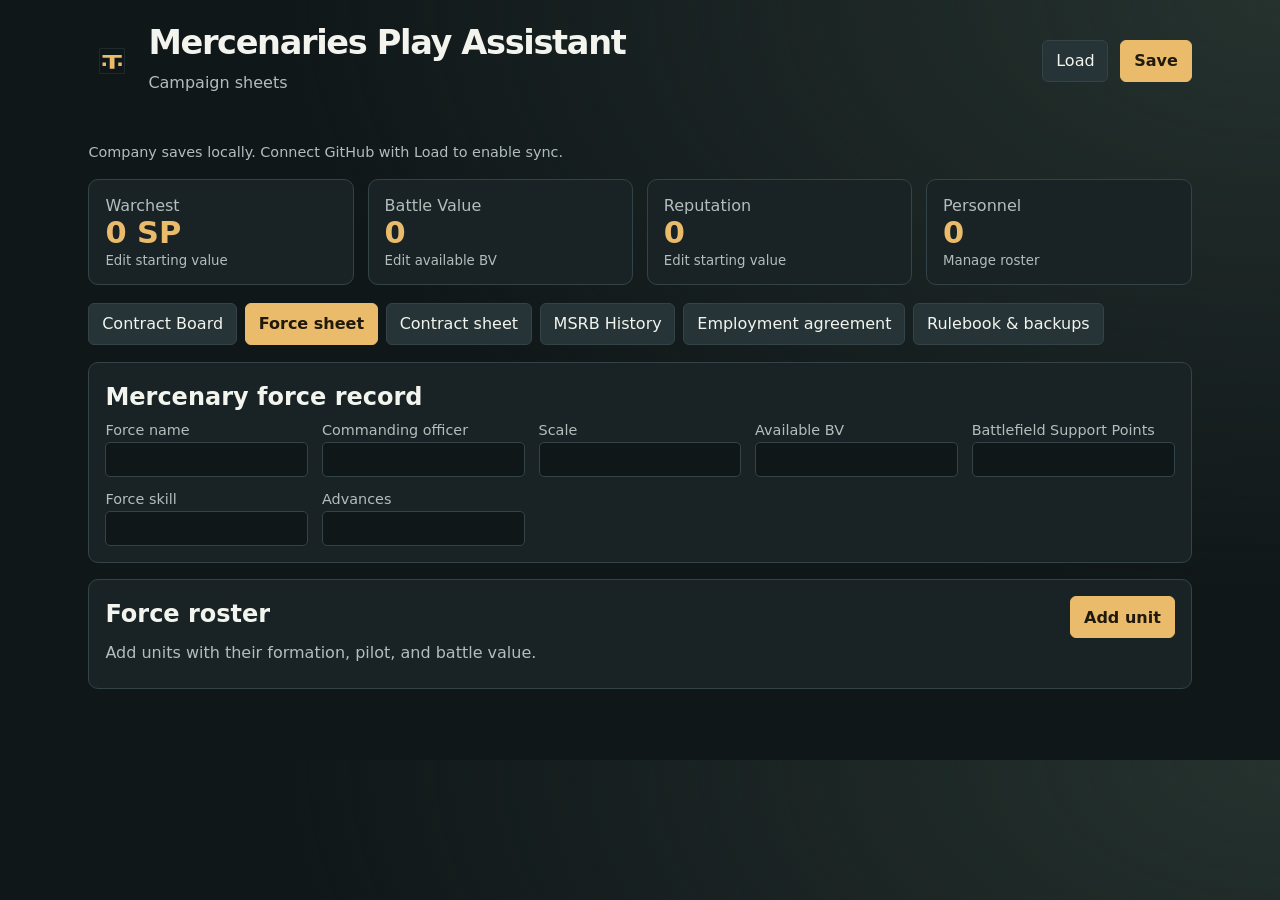
==== docs/index.html @ 02334d06 "Publish BattleTech Mercenaries Play Assistant PWA" ====
<!doctype html>
<html lang="en"><head><meta charset="utf-8"><meta name="viewport" content="width=device-width,initial-scale=1"><meta name="theme-color" content="#101719"><meta name="description" content="Offline campaign tracker for BattleTech Mercenaries"><link rel="manifest" href="./manifest.webmanifest"><link rel="icon" href="./icon-192.png"><link rel="apple-touch-icon" href="./icon-192.png"><link rel="stylesheet" href="./style.css"><script src="./contract-board.js" defer></script><script src="./company-sync.js" defer></script><script src="./app.js" defer></script><title>Mercenaries Play Assistant</title></head>
<body><header><div class="mast"><img src="./icon-192.png" alt="" width="48" height="48"><div><h1>Mercenaries Play Assistant</h1><p id="campaignName"></p></div></div><div class="actions company-buttons"><button type="button" id="companyLoad">Load</button><button type="button" class="primary" id="companySave">Save</button><button id="install" hidden>Install app</button></div></header>
<main><p id="syncStatus" role="status">Company saves locally. Connect GitHub with Load to enable sync.</p><section class="metrics" aria-label="Campaign totals"><button class="metric" data-sheet="contract" data-field="starting" title="Edit starting warchest on the Contract sheet"><span>Warchest</span><strong id="balance"></strong><small>Edit starting value</small></button><button class="metric" data-sheet="force" data-field="bv" title="Edit available Battle Value on the Force sheet"><span>Battle Value</span><strong id="bv"></strong><small>Edit available BV</small></button><button class="metric" data-sheet="contract" data-field="reputation" title="Edit starting reputation on the Contract sheet"><span>Reputation</span><strong id="rep"></strong><small>Edit starting value</small></button><button class="metric" data-sheet="force" data-field="roster" title="Manage roster on the Force sheet"><span>Personnel</span><strong id="rosterCount"></strong><small>Manage roster</small></button></section>
<nav aria-label="Campaign sheets" id="tabs"><button data-tab="board">Contract Board</button><button data-tab="force">Force sheet</button><button data-tab="contract">Contract sheet</button><button data-tab="history">MSRB History</button><button data-tab="employment">Employment agreement</button><button data-tab="reference">Rulebook &amp; backups</button></nav>
<section id="panel" aria-label="Selected sheet"></section><p id="status" role="status"></p></main>
<template id="reference"><section class="sheet"><h2>Rulebook reference</h2><p>Attach your local Mercenaries rulebook to open the original sheets. The attachment is stored on this device.</p><label>Rulebook PDF<input type="file" id="attach" accept=".pdf,application/pdf"></label><div class="actions" id="pdfLinks"></div></section><section class="sheet"><h2>Campaign backup</h2><p>Export a JSON copy to move this campaign to another device or keep a backup. Import replaces the campaign on this device.</p><div class="actions"><button data-action="export">Export campaign</button><label class="file-button">Import campaign<input type="file" id="restore" accept=".json,application/json"></label></div></section></template>
<dialog id="companyDialog" aria-labelledby="companyDialogTitle">
<div class="section-head"><h2 id="companyDialogTitle">Load company</h2><form method="dialog"><button>Close</button></form></div>
<p id="companyDialogStatus" role="status"></p>
<form id="companyConnect"><div class="fields">
<label>Private GitHub repository<input id="companyRepo" placeholder="owner/repository" required autocomplete="off"></label>
<label>GitHub token<input type="password" id="companyToken" required autocomplete="off"></label></div>
<p>Use a <a href="https://github.com/settings/personal-access-tokens/new" target="_blank" rel="noopener">fine-grained GitHub token</a> limited to the private repository with Contents read and write. The app keeps the token for this session.</p>
<div class="actions"><button class="primary" id="connectCompany" type="submit">Connect GitHub</button>
<label class="inline-check"><input type="checkbox" id="companyAuto" checked> Autosync</label>
<button type="button" id="companyDisconnect">Disconnect</button></div></form>
<h3>GitHub companies</h3><div id="remoteCompanies" class="actions"></div>
<p>Save creates a company XML file in the repository’s <code>companies</code> folder. Load an existing file to keep editing it across devices.</p>
<h3>Local XML</h3><div class="actions"><label class="file-button">Load XML file<input id="companyXmlImport" type="file" accept=".xml,application/xml,text/xml"></label>
<button type="button" id="companyXmlExport">Download company XML</button><button type="button" id="companyPrevious">Download previous copy</button><button type="button" id="companyUnlink">Unlink company</button></div></dialog>
</body></html>
---- docs/style.css ----
:root{color-scheme:dark;--bg:#101719;--surface:#192326;--line:#344347;--ink:#f2f4ed;--muted:#b1bebc;--accent:#e9bb6a;--focus:#aee2d6;font-family:system-ui,sans-serif}*{box-sizing:border-box}body{margin:0;background:radial-gradient(ellipse at top right,#25322e,transparent 55%),var(--bg);color:var(--ink)}header,main{max-width:1180px;margin:auto;padding:1.2rem clamp(1rem,3vw,2.5rem)}header,.mast,.actions,.section-head{display:flex;align-items:center;gap:.75rem;flex-wrap:wrap}header,.section-head{justify-content:space-between}h1,h2,h3,p{margin:.25rem 0 .65rem}h1{font-size:clamp(1.45rem,4vw,2.1rem);letter-spacing:-.04em}p,label,legend,.metrics span{color:var(--muted)}button,.file-button,input,textarea,a{font:inherit}button,.file-button,.actions a{min-height:42px;border:1px solid var(--line);border-radius:6px;padding:.55rem .8rem;background:#263437;color:var(--ink);cursor:pointer;text-decoration:none}button.primary,nav button[aria-current=true]{background:var(--accent);color:#20190d;border-color:var(--accent);font-weight:700}button:hover,.file-button:hover,.actions a:hover{border-color:var(--accent)}:focus-visible{outline:2px solid var(--focus);outline-offset:2px}[hidden]{display:none!important}.metrics,.fields{display:grid;grid-template-columns:repeat(auto-fit,minmax(min(100%,175px),1fr));gap:.85rem}.metrics>div,.sheet{background:var(--surface);border:1px solid var(--line);border-radius:10px;padding:1rem}.metrics strong{display:block;color:var(--accent);font-size:clamp(1.3rem,3vw,1.9rem);overflow-wrap:anywhere}nav{display:flex;flex-wrap:wrap;gap:.5rem;margin:1.1rem 0}.sheet{margin-bottom:1rem}label{display:grid;gap:.25rem;font-size:.9rem}input,textarea{display:block;width:100%;min-width:0;border:1px solid var(--line);background:var(--bg);color:var(--ink);border-radius:5px;padding:.55rem}textarea{min-height:6rem;resize:vertical}input[type=file]{margin:.3rem 0}.row{border:1px solid var(--line);padding:.75rem;margin:.65rem 0;border-radius:6px}.row .section-head{margin-bottom:.5rem}.file-button input{position:absolute;width:1px;height:1px;opacity:0}.file-button:focus-within{outline:2px solid var(--focus)}.ledger{overflow:auto}table{border-collapse:collapse;min-width:650px;width:100%}th,td{text-align:left;padding:.45rem;border-bottom:1px solid var(--line)}td input{min-width:5rem}td:nth-child(2) input{min-width:10rem}#status{min-height:1.6rem}a{color:var(--accent)}@media(max-width:540px){.metrics{grid-template-columns:1fr 1fr}nav button{flex:1 1 42%}}
.metric{text-align:left;padding:1rem;background:var(--surface);width:100%;cursor:pointer;border-radius:10px}.metric small{color:var(--muted);display:block;margin-top:.2rem}
select{font:inherit;min-width:0;width:100%;border:1px solid var(--line);background:var(--bg);color:var(--ink);border-radius:5px;padding:.55rem}
.board-actions{margin-top:1rem}.board-note{margin:.8rem 0 0}.offer-grid{display:grid;grid-template-columns:repeat(auto-fit,minmax(min(100%,320px),1fr));gap:1rem}.offer{padding:1rem;background:var(--surface);border:1px solid var(--line);border-radius:10px;display:flex;flex-direction:column;align-items:stretch;overflow-wrap:anywhere}.offer h3{font-size:1.35rem;margin-top:.7rem}.offer p{margin:.25rem 0}.offer-route,.offer-risk{font-size:.88rem}.offer-route{color:var(--focus);font-weight:700}.offer-route.travel{color:var(--accent)}.offer-risk{color:var(--muted)}.offer-track{padding:.7rem 0;border-top:1px solid var(--line);border-bottom:1px solid var(--line);margin:.65rem 0}.offer dl{display:grid;grid-template-columns:1fr 1fr;gap:.75rem;font-size:.92rem;flex:1}.offer dt{color:var(--muted)}.offer dd{margin:0}.offer>button{align-self:start}

#syncStatus{min-height:1.5rem;font-size:.9rem}.company-buttons{margin-left:auto}
dialog{color:var(--ink);background:var(--surface);border:1px solid var(--line);border-radius:12px;width:min(680px,calc(100% - 2rem));max-height:85vh;padding:1.2rem}
dialog::backdrop{background:#061012b8}dialog h3{margin-top:1rem}.inline-check{display:flex;align-items:center;gap:.4rem}.inline-check input{width:auto}
.history-facts{display:grid;grid-template-columns:repeat(auto-fit,minmax(min(100%,145px),1fr));gap:.75rem}
.history-facts dt{color:var(--muted)}.history-facts dd{margin:0}.sheet pre{white-space:pre-wrap;overflow-wrap:anywhere;font:inherit}.sheet small{color:var(--muted)}input[readonly]{color:var(--muted)}
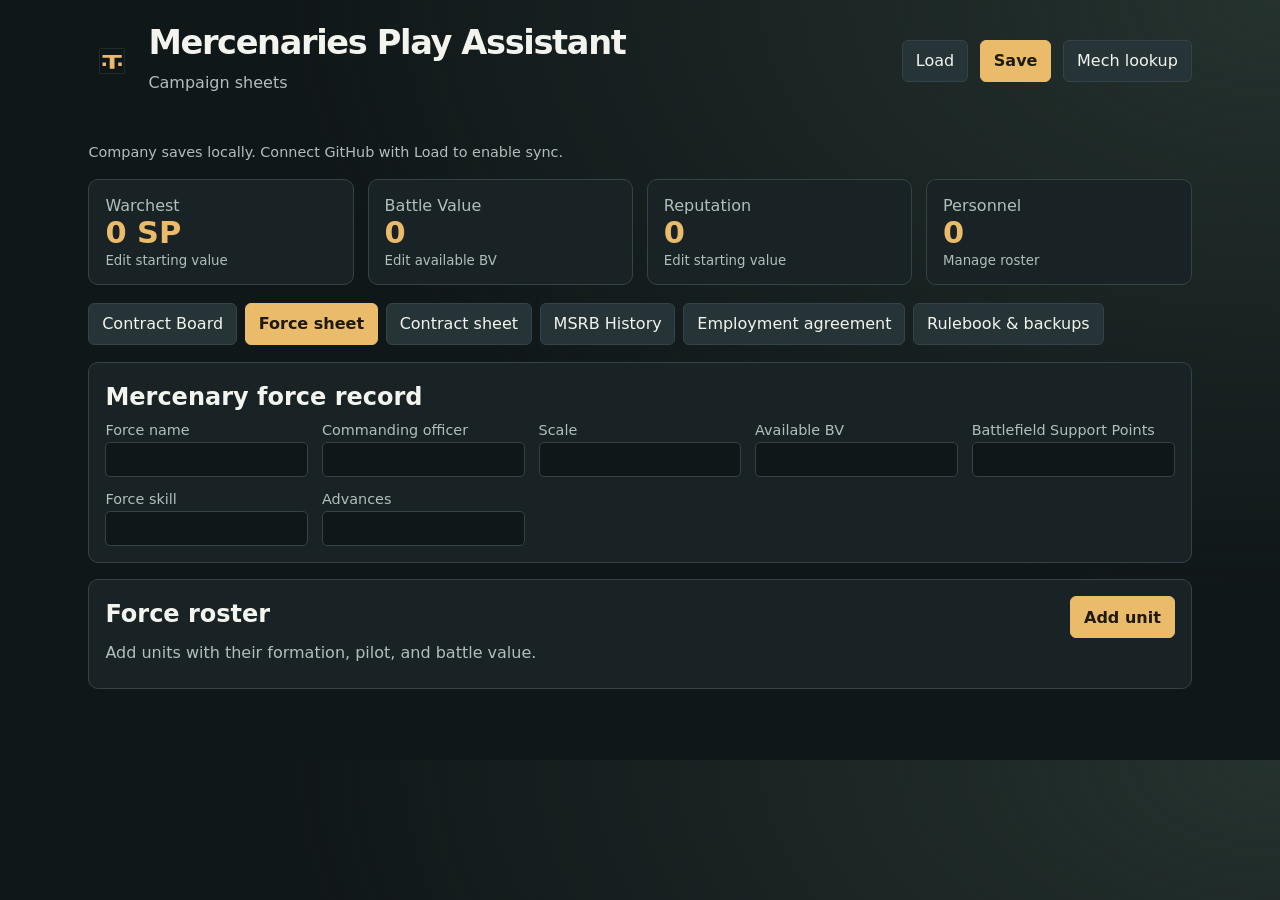
==== commit 6cd6ee55: "Add private GitHub mech and vehicle lookup with printable sheets" ====
--- a/docs/index.html
+++ b/docs/index.html
@@ -1,6 +1,6 @@
 <!doctype html>
-<html lang="en"><head><meta charset="utf-8"><meta name="viewport" content="width=device-width,initial-scale=1"><meta name="theme-color" content="#101719"><meta name="description" content="Offline campaign tracker for BattleTech Mercenaries"><link rel="manifest" href="./manifest.webmanifest"><link rel="icon" href="./icon-192.png"><link rel="apple-touch-icon" href="./icon-192.png"><link rel="stylesheet" href="./style.css"><script src="./contract-board.js" defer></script><script src="./company-sync.js" defer></script><script src="./app.js" defer></script><title>Mercenaries Play Assistant</title></head>
-<body><header><div class="mast"><img src="./icon-192.png" alt="" width="48" height="48"><div><h1>Mercenaries Play Assistant</h1><p id="campaignName"></p></div></div><div class="actions company-buttons"><button type="button" id="companyLoad">Load</button><button type="button" class="primary" id="companySave">Save</button><button id="install" hidden>Install app</button></div></header>
+<html lang="en"><head><meta charset="utf-8"><meta name="viewport" content="width=device-width,initial-scale=1"><meta name="theme-color" content="#101719"><meta name="description" content="Offline campaign tracker for BattleTech Mercenaries"><link rel="manifest" href="./manifest.webmanifest"><link rel="icon" href="./icon-192.png"><link rel="apple-touch-icon" href="./icon-192.png"><link rel="stylesheet" href="./style.css"><script src="./contract-board.js" defer></script><script src="./company-sync.js" defer></script><script src="./mech-library.js" defer></script><script src="./app.js" defer></script><title>Mercenaries Play Assistant</title></head>
+<body><header><div class="mast"><img src="./icon-192.png" alt="" width="48" height="48"><div><h1>Mercenaries Play Assistant</h1><p id="campaignName"></p></div></div><div class="actions company-buttons"><button type="button" id="companyLoad">Load</button><button type="button" class="primary" id="companySave">Save</button><button type="button" id="openMechLibrary">Mech lookup</button><button id="install" hidden>Install app</button></div></header>
 <main><p id="syncStatus" role="status">Company saves locally. Connect GitHub with Load to enable sync.</p><section class="metrics" aria-label="Campaign totals"><button class="metric" data-sheet="contract" data-field="starting" title="Edit starting warchest on the Contract sheet"><span>Warchest</span><strong id="balance"></strong><small>Edit starting value</small></button><button class="metric" data-sheet="force" data-field="bv" title="Edit available Battle Value on the Force sheet"><span>Battle Value</span><strong id="bv"></strong><small>Edit available BV</small></button><button class="metric" data-sheet="contract" data-field="reputation" title="Edit starting reputation on the Contract sheet"><span>Reputation</span><strong id="rep"></strong><small>Edit starting value</small></button><button class="metric" data-sheet="force" data-field="roster" title="Manage roster on the Force sheet"><span>Personnel</span><strong id="rosterCount"></strong><small>Manage roster</small></button></section>
 <nav aria-label="Campaign sheets" id="tabs"><button data-tab="board">Contract Board</button><button data-tab="force">Force sheet</button><button data-tab="contract">Contract sheet</button><button data-tab="history">MSRB History</button><button data-tab="employment">Employment agreement</button><button data-tab="reference">Rulebook &amp; backups</button></nav>
 <section id="panel" aria-label="Selected sheet"></section><p id="status" role="status"></p></main>
@@ -19,4 +19,23 @@
 <p>Save creates a company XML file in the repository’s <code>companies</code> folder. Load an existing file to keep editing it across devices.</p>
 <h3>Local XML</h3><div class="actions"><label class="file-button">Load XML file<input id="companyXmlImport" type="file" accept=".xml,application/xml,text/xml"></label>
 <button type="button" id="companyXmlExport">Download company XML</button><button type="button" id="companyPrevious">Download previous copy</button><button type="button" id="companyUnlink">Unlink company</button></div></dialog>
+<dialog id="mechLibrary" aria-labelledby="mechLibraryTitle">
+  <div class="section-head"><h2 id="mechLibraryTitle">Mech and vehicle lookup</h2><form method="dialog"><button>Close</button></form></div>
+  <form data-connect>
+    <div class="fields">
+      <label>GitHub repository<input name="repository" placeholder="owner/repository" required autocomplete="off"></label>
+      <label>Branch<input name="branch" value="main" required></label>
+      <label>Read-only GitHub token<input name="token" type="password" required autocomplete="off"></label>
+    </div>
+    <p>Use a <a href="https://github.com/settings/personal-access-tokens/new" target="_blank" rel="noopener noreferrer">fine-grained token</a> with Contents read access for the private library. The token stays in this tab’s memory.</p>
+    <div class="actions"><button type="submit" class="primary">Connect library</button><button type="button" id="mechDisconnect">Disconnect</button></div>
+  </form>
+  <details><summary>Use a local SSW ZIP</summary><label>Library ZIP<input type="file" id="mechZip" accept=".zip,application/zip"></label></details>
+  <p id="mechStatus" role="status"></p>
+  <section id="mechSearch" hidden>
+    <label>Search by name or model<input type="search" id="mechQuery" placeholder="Archer or ARC-5CS" autocomplete="off"></label>
+    <div id="mechResults" class="actions" aria-live="polite"></div>
+  </section>
+  <article id="mechSheet"></article>
+</dialog>
 </body></html>
--- a/docs/style.css
+++ b/docs/style.css
@@ -8,3 +8,18 @@
 dialog::backdrop{background:#061012b8}dialog h3{margin-top:1rem}.inline-check{display:flex;align-items:center;gap:.4rem}.inline-check input{width:auto}
 .history-facts{display:grid;grid-template-columns:repeat(auto-fit,minmax(min(100%,145px),1fr));gap:.75rem}
 .history-facts dt{color:var(--muted)}.history-facts dd{margin:0}.sheet pre{white-space:pre-wrap;overflow-wrap:anywhere;font:inherit}.sheet small{color:var(--muted)}input[readonly]{color:var(--muted)}
+
+#mechLibrary details,#mechSearch,#mechSheet{margin-top:1rem}
+#mechResults{margin:.6rem 0;max-height:15rem;overflow:auto}
+#mechResults p{flex-basis:100%}
+#mechSheet h4{margin-bottom:.35rem}
+#mechSheet table{width:100%;border-collapse:collapse}
+#mechSheet th,#mechSheet td{text-align:left;border-bottom:1px solid var(--line);padding:.35rem}
+@media print{
+  body:has(#mechLibrary[open] #mechSheet h3){background:white;color:black}
+  body:has(#mechLibrary[open] #mechSheet h3)>:not(#mechLibrary),#mechLibrary[open]:has(#mechSheet h3)>:not(#mechSheet),#mechSheet button,#mechLibrary::backdrop{display:none}
+  #mechLibrary[open]:has(#mechSheet h3){position:static;display:block;width:100%;max-width:none;max-height:none;overflow:visible;margin:0;padding:0;border:0;background:white;color:black}
+  #mechSheet p{color:black}
+  #mechSheet th,#mechSheet td{border-color:#888}
+  #mechSheet tr{break-inside:avoid}
+}
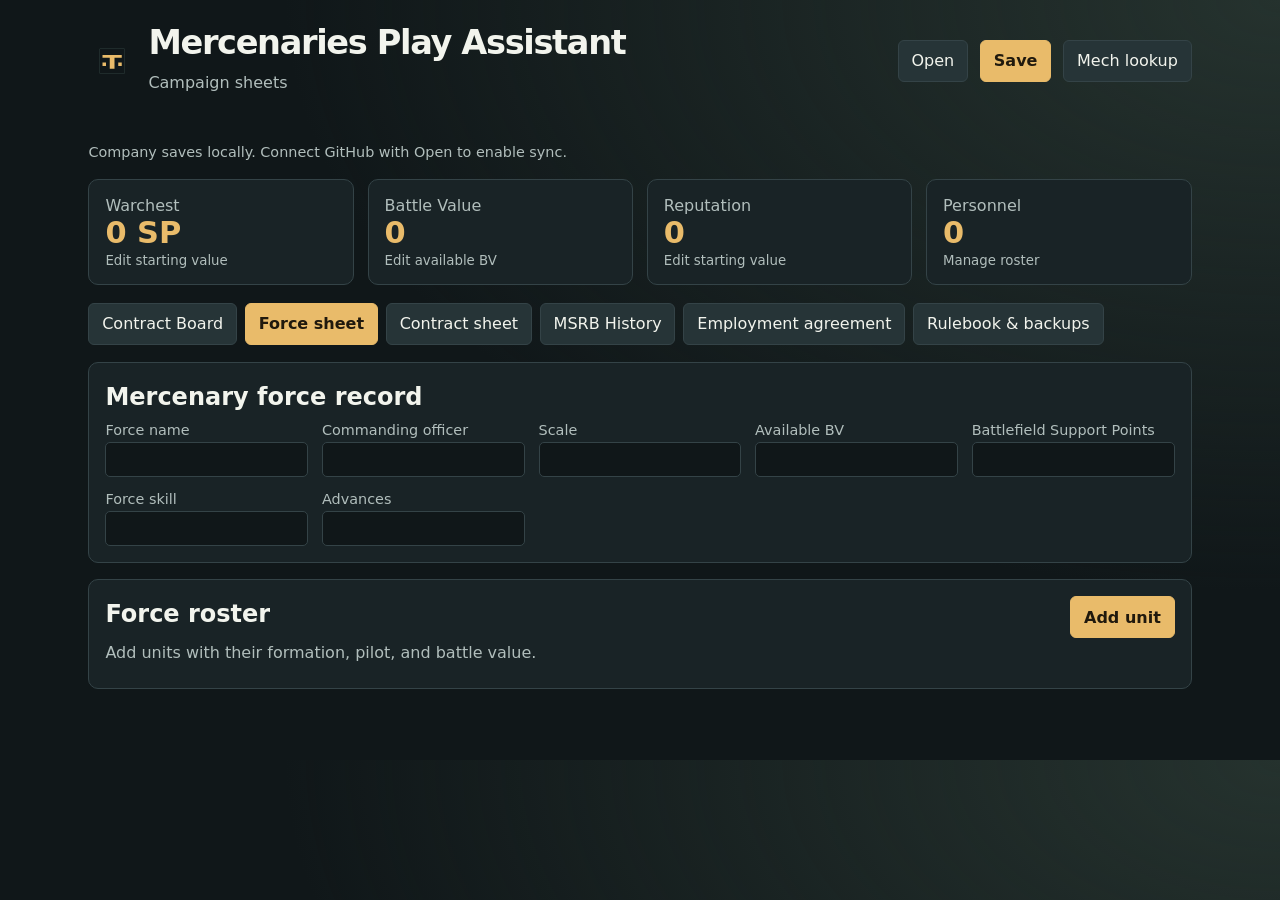
==== commit 8df172ec: "Share GitHub access across unit lookup and per-company campaign saves" ====
--- a/docs/index.html
+++ b/docs/index.html
@@ -1,12 +1,12 @@
 <!doctype html>
 <html lang="en"><head><meta charset="utf-8"><meta name="viewport" content="width=device-width,initial-scale=1"><meta name="theme-color" content="#101719"><meta name="description" content="Offline campaign tracker for BattleTech Mercenaries"><link rel="manifest" href="./manifest.webmanifest"><link rel="icon" href="./icon-192.png"><link rel="apple-touch-icon" href="./icon-192.png"><link rel="stylesheet" href="./style.css"><script src="./contract-board.js" defer></script><script src="./company-sync.js" defer></script><script src="./mech-library.js" defer></script><script src="./app.js" defer></script><title>Mercenaries Play Assistant</title></head>
-<body><header><div class="mast"><img src="./icon-192.png" alt="" width="48" height="48"><div><h1>Mercenaries Play Assistant</h1><p id="campaignName"></p></div></div><div class="actions company-buttons"><button type="button" id="companyLoad">Load</button><button type="button" class="primary" id="companySave">Save</button><button type="button" id="openMechLibrary">Mech lookup</button><button id="install" hidden>Install app</button></div></header>
-<main><p id="syncStatus" role="status">Company saves locally. Connect GitHub with Load to enable sync.</p><section class="metrics" aria-label="Campaign totals"><button class="metric" data-sheet="contract" data-field="starting" title="Edit starting warchest on the Contract sheet"><span>Warchest</span><strong id="balance"></strong><small>Edit starting value</small></button><button class="metric" data-sheet="force" data-field="bv" title="Edit available Battle Value on the Force sheet"><span>Battle Value</span><strong id="bv"></strong><small>Edit available BV</small></button><button class="metric" data-sheet="contract" data-field="reputation" title="Edit starting reputation on the Contract sheet"><span>Reputation</span><strong id="rep"></strong><small>Edit starting value</small></button><button class="metric" data-sheet="force" data-field="roster" title="Manage roster on the Force sheet"><span>Personnel</span><strong id="rosterCount"></strong><small>Manage roster</small></button></section>
+<body><header><div class="mast"><img src="./icon-192.png" alt="" width="48" height="48"><div><h1>Mercenaries Play Assistant</h1><p id="campaignName"></p></div></div><div class="actions company-buttons"><button type="button" id="companyLoad">Open</button><button type="button" class="primary" id="companySave">Save</button><button type="button" id="openMechLibrary">Mech lookup</button><button id="install" hidden>Install app</button></div></header>
+<main><p id="syncStatus" role="status">Company saves locally. Connect GitHub with Open to enable sync.</p><section class="metrics" aria-label="Campaign totals"><button class="metric" data-sheet="contract" data-field="starting" title="Edit starting warchest on the Contract sheet"><span>Warchest</span><strong id="balance"></strong><small>Edit starting value</small></button><button class="metric" data-sheet="force" data-field="bv" title="Edit available Battle Value on the Force sheet"><span>Battle Value</span><strong id="bv"></strong><small>Edit available BV</small></button><button class="metric" data-sheet="contract" data-field="reputation" title="Edit starting reputation on the Contract sheet"><span>Reputation</span><strong id="rep"></strong><small>Edit starting value</small></button><button class="metric" data-sheet="force" data-field="roster" title="Manage roster on the Force sheet"><span>Personnel</span><strong id="rosterCount"></strong><small>Manage roster</small></button></section>
 <nav aria-label="Campaign sheets" id="tabs"><button data-tab="board">Contract Board</button><button data-tab="force">Force sheet</button><button data-tab="contract">Contract sheet</button><button data-tab="history">MSRB History</button><button data-tab="employment">Employment agreement</button><button data-tab="reference">Rulebook &amp; backups</button></nav>
 <section id="panel" aria-label="Selected sheet"></section><p id="status" role="status"></p></main>
 <template id="reference"><section class="sheet"><h2>Rulebook reference</h2><p>Attach your local Mercenaries rulebook to open the original sheets. The attachment is stored on this device.</p><label>Rulebook PDF<input type="file" id="attach" accept=".pdf,application/pdf"></label><div class="actions" id="pdfLinks"></div></section><section class="sheet"><h2>Campaign backup</h2><p>Export a JSON copy to move this campaign to another device or keep a backup. Import replaces the campaign on this device.</p><div class="actions"><button data-action="export">Export campaign</button><label class="file-button">Import campaign<input type="file" id="restore" accept=".json,application/json"></label></div></section></template>
 <dialog id="companyDialog" aria-labelledby="companyDialogTitle">
-<div class="section-head"><h2 id="companyDialogTitle">Load company</h2><form method="dialog"><button>Close</button></form></div>
+<div class="section-head"><h2 id="companyDialogTitle">Open company</h2><form method="dialog"><button>Close</button></form></div>
 <p id="companyDialogStatus" role="status"></p>
 <form id="companyConnect"><div class="fields">
 <label>Private GitHub repository<input id="companyRepo" placeholder="owner/repository" required autocomplete="off"></label>
@@ -16,20 +16,12 @@
 <label class="inline-check"><input type="checkbox" id="companyAuto" checked> Autosync</label>
 <button type="button" id="companyDisconnect">Disconnect</button></div></form>
 <h3>GitHub companies</h3><div id="remoteCompanies" class="actions"></div>
-<p>Save creates a company XML file in the repository’s <code>companies</code> folder. Load an existing file to keep editing it across devices.</p>
-<h3>Local XML</h3><div class="actions"><label class="file-button">Load XML file<input id="companyXmlImport" type="file" accept=".xml,application/xml,text/xml"></label>
+<p>Save stores each company in its own folder under <code>companies/</code>.</p>
+<h3>Local backups</h3><div class="actions"><label class="file-button">Open local backup<input id="companyXmlImport" type="file" accept=".xml,.json,application/xml,text/xml,application/json"></label>
 <button type="button" id="companyXmlExport">Download company XML</button><button type="button" id="companyPrevious">Download previous copy</button><button type="button" id="companyUnlink">Unlink company</button></div></dialog>
 <dialog id="mechLibrary" aria-labelledby="mechLibraryTitle">
   <div class="section-head"><h2 id="mechLibraryTitle">Mech and vehicle lookup</h2><form method="dialog"><button>Close</button></form></div>
-  <form data-connect>
-    <div class="fields">
-      <label>GitHub repository<input name="repository" placeholder="owner/repository" required autocomplete="off"></label>
-      <label>Branch<input name="branch" value="main" required></label>
-      <label>Read-only GitHub token<input name="token" type="password" required autocomplete="off"></label>
-    </div>
-    <p>Use a <a href="https://github.com/settings/personal-access-tokens/new" target="_blank" rel="noopener noreferrer">fine-grained token</a> with Contents read access for the private library. The token stays in this tab’s memory.</p>
-    <div class="actions"><button type="submit" class="primary">Connect library</button><button type="button" id="mechDisconnect">Disconnect</button></div>
-  </form>
+  <button type="button" id="mechConnect">Connect shared GitHub repository</button>
   <details><summary>Use a local SSW ZIP</summary><label>Library ZIP<input type="file" id="mechZip" accept=".zip,application/zip"></label></details>
   <p id="mechStatus" role="status"></p>
   <section id="mechSearch" hidden>
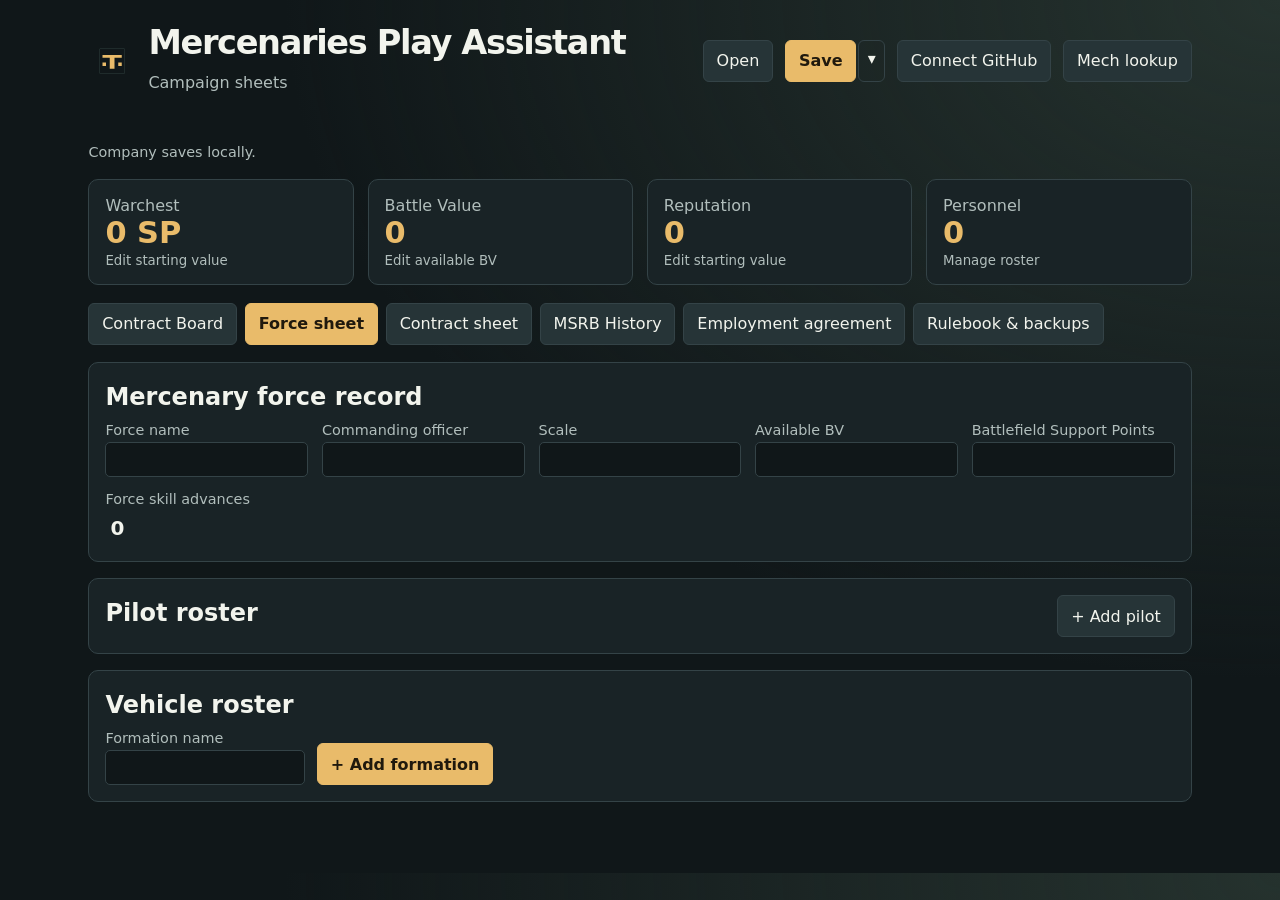
==== commit 0d565797: "Expand personnel, formation, record sheet and company finance workflows" ====
--- a/docs/index.html
+++ b/docs/index.html
@@ -1,28 +1,56 @@
-<!doctype html>
-<html lang="en"><head><meta charset="utf-8"><meta name="viewport" content="width=device-width,initial-scale=1"><meta name="theme-color" content="#101719"><meta name="description" content="Offline campaign tracker for BattleTech Mercenaries"><link rel="manifest" href="./manifest.webmanifest"><link rel="icon" href="./icon-192.png"><link rel="apple-touch-icon" href="./icon-192.png"><link rel="stylesheet" href="./style.css"><script src="./contract-board.js" defer></script><script src="./company-sync.js" defer></script><script src="./mech-library.js" defer></script><script src="./app.js" defer></script><title>Mercenaries Play Assistant</title></head>
-<body><header><div class="mast"><img src="./icon-192.png" alt="" width="48" height="48"><div><h1>Mercenaries Play Assistant</h1><p id="campaignName"></p></div></div><div class="actions company-buttons"><button type="button" id="companyLoad">Open</button><button type="button" class="primary" id="companySave">Save</button><button type="button" id="openMechLibrary">Mech lookup</button><button id="install" hidden>Install app</button></div></header>
-<main><p id="syncStatus" role="status">Company saves locally. Connect GitHub with Open to enable sync.</p><section class="metrics" aria-label="Campaign totals"><button class="metric" data-sheet="contract" data-field="starting" title="Edit starting warchest on the Contract sheet"><span>Warchest</span><strong id="balance"></strong><small>Edit starting value</small></button><button class="metric" data-sheet="force" data-field="bv" title="Edit available Battle Value on the Force sheet"><span>Battle Value</span><strong id="bv"></strong><small>Edit available BV</small></button><button class="metric" data-sheet="contract" data-field="reputation" title="Edit starting reputation on the Contract sheet"><span>Reputation</span><strong id="rep"></strong><small>Edit starting value</small></button><button class="metric" data-sheet="force" data-field="roster" title="Manage roster on the Force sheet"><span>Personnel</span><strong id="rosterCount"></strong><small>Manage roster</small></button></section>
-<nav aria-label="Campaign sheets" id="tabs"><button data-tab="board">Contract Board</button><button data-tab="force">Force sheet</button><button data-tab="contract">Contract sheet</button><button data-tab="history">MSRB History</button><button data-tab="employment">Employment agreement</button><button data-tab="reference">Rulebook &amp; backups</button></nav>
-<section id="panel" aria-label="Selected sheet"></section><p id="status" role="status"></p></main>
-<template id="reference"><section class="sheet"><h2>Rulebook reference</h2><p>Attach your local Mercenaries rulebook to open the original sheets. The attachment is stored on this device.</p><label>Rulebook PDF<input type="file" id="attach" accept=".pdf,application/pdf"></label><div class="actions" id="pdfLinks"></div></section><section class="sheet"><h2>Campaign backup</h2><p>Export a JSON copy to move this campaign to another device or keep a backup. Import replaces the campaign on this device.</p><div class="actions"><button data-action="export">Export campaign</button><label class="file-button">Import campaign<input type="file" id="restore" accept=".json,application/json"></label></div></section></template>
-<dialog id="companyDialog" aria-labelledby="companyDialogTitle">
-<div class="section-head"><h2 id="companyDialogTitle">Open company</h2><form method="dialog"><button>Close</button></form></div>
-<p id="companyDialogStatus" role="status"></p>
-<form id="companyConnect"><div class="fields">
-<label>Private GitHub repository<input id="companyRepo" placeholder="owner/repository" required autocomplete="off"></label>
-<label>GitHub token<input type="password" id="companyToken" required autocomplete="off"></label></div>
-<p>Use a <a href="https://github.com/settings/personal-access-tokens/new" target="_blank" rel="noopener">fine-grained GitHub token</a> limited to the private repository with Contents read and write. The app keeps the token for this session.</p>
-<div class="actions"><button class="primary" id="connectCompany" type="submit">Connect GitHub</button>
-<label class="inline-check"><input type="checkbox" id="companyAuto" checked> Autosync</label>
-<button type="button" id="companyDisconnect">Disconnect</button></div></form>
-<h3>GitHub companies</h3><div id="remoteCompanies" class="actions"></div>
-<p>Save stores each company in its own folder under <code>companies/</code>.</p>
-<h3>Local backups</h3><div class="actions"><label class="file-button">Open local backup<input id="companyXmlImport" type="file" accept=".xml,.json,application/xml,text/xml,application/json"></label>
-<button type="button" id="companyXmlExport">Download company XML</button><button type="button" id="companyPrevious">Download previous copy</button><button type="button" id="companyUnlink">Unlink company</button></div></dialog>
+<!doctype html>
+<html lang="en"><head><meta charset="utf-8"><meta name="viewport" content="width=device-width,initial-scale=1"><meta name="theme-color" content="#101719"><meta name="description" content="Offline campaign tracker for BattleTech Mercenaries"><link rel="manifest" href="./manifest.webmanifest"><link rel="icon" href="./icon-192.png"><link rel="apple-touch-icon" href="./icon-192.png"><link rel="stylesheet" href="./style.css"><script src="./contract-board.js" defer></script><script src="./company-sync.js" defer></script><script src="./mech-library.js" defer></script><script src="./app.js" defer></script><title>Mercenaries Play Assistant</title></head>
+<body><header><div class="mast"><img src="./icon-192.png" alt="" width="48" height="48"><div><h1>Mercenaries Play Assistant</h1><p id="campaignName"></p></div></div><div class="actions company-buttons"><button type="button" id="companyLoad">Open</button><div class="save-split"><button type="button" class="primary" id="companySave">Save</button><details id="saveMenu"><summary aria-label="Save options">▾</summary><button type="button" id="companySaveAs">Save as…</button></details></div><button type="button" id="githubConnection">Connect GitHub</button><button type="button" id="openMechLibrary">Mech lookup</button><button id="install" hidden>Install app</button></div></header>
+<main><p id="syncStatus" role="status">Company saves locally.</p><section class="metrics" aria-label="Campaign totals"><button class="metric" data-sheet="contract" data-field="starting" title="Edit starting warchest on the Contract sheet"><span>Warchest</span><strong id="balance"></strong><small>Edit starting value</small></button><button class="metric" data-sheet="force" data-field="bv" title="Edit available Battle Value on the Force sheet"><span>Battle Value</span><strong id="bv"></strong><small>Edit available BV</small></button><button class="metric" data-sheet="contract" data-field="reputation" title="Edit starting reputation on the Contract sheet"><span>Reputation</span><strong id="rep"></strong><small>Edit starting value</small></button><button class="metric" data-sheet="force" data-field="roster" title="Manage roster on the Force sheet"><span>Personnel</span><strong id="rosterCount"></strong><small>Manage roster</small></button></section>
+<nav aria-label="Campaign sheets" id="tabs"><button data-tab="board">Contract Board</button><button data-tab="force">Force sheet</button><button data-tab="contract">Contract sheet</button><button data-tab="history">MSRB History</button><button data-tab="employment">Employment agreement</button><button data-tab="reference">Rulebook &amp; backups</button></nav>
+<section id="panel" aria-label="Selected sheet"></section><p id="status" role="status"></p></main>
+<template id="reference"><section class="sheet"><h2>Rulebook reference</h2><p>Attach your local Mercenaries rulebook to open the original sheets. The attachment is stored on this device.</p><label>Rulebook PDF<input type="file" id="attach" accept=".pdf,application/pdf"></label><div class="actions" id="pdfLinks"></div></section><section class="sheet"><h2>Campaign backup</h2><p>Export a JSON copy to move this campaign to another device or keep a backup. Import replaces the campaign on this device.</p><div class="actions"><button data-action="export">Export campaign</button><label class="file-button">Import campaign<input type="file" id="restore" accept=".json,application/json"></label></div></section></template>
+<dialog id="companyDialog" aria-labelledby="companyDialogTitle">
+<div class="section-head"><h2 id="companyDialogTitle">Open company</h2><form method="dialog"><button>Close</button></form></div>
+<p id="companyDialogStatus" role="status"></p><button type="button" id="companyOpenConnect">Connect GitHub</button>
+<h3>GitHub companies</h3><div id="remoteCompanies" class="actions"></div>
+<p>Save stores each company in its own folder under <code>companies/</code>.</p>
+<h3>Local backups</h3><div class="actions"><label class="file-button">Open local backup<input id="companyXmlImport" type="file" accept=".xml,.json,application/xml,text/xml,application/json"></label>
+<button type="button" id="companyXmlExport">Download company XML</button><button type="button" id="companyPrevious">Download previous copy</button><button type="button" id="companyUnlink">Unlink company</button></div></dialog>
+<dialog id="githubDialog" aria-labelledby="githubTitle">
+  <div class="section-head"><h2 id="githubTitle">GitHub connection</h2><form method="dialog"><button>Close</button></form></div>
+  <p id="githubStatus" role="status"></p>
+  <form id="companyConnect">
+    <div class="fields">
+      <label>Private GitHub repository<input id="companyRepo" placeholder="owner/repository" required autocomplete="off"></label>
+      <label>GitHub key<input type="password" id="companyToken" required autocomplete="off"></label>
+    </div>
+    <p>Use a <a href="https://github.com/settings/personal-access-tokens/new" target="_blank" rel="noopener noreferrer">fine-grained token</a> with Contents read and write for this repository. This browser remembers the key until you disconnect.</p>
+    <button class="primary" id="connectCompany" type="submit">Connect GitHub</button>
+  </form>
+  <section id="githubConnected" hidden>
+    <p id="githubRepository"></p>
+    <div class="actions"><label class="inline-check"><input type="checkbox" id="companyAuto" checked> Autosync</label><button id="companyDisconnect" type="button">Disconnect and forget key</button></div>
+  </section>
+</dialog>
+<dialog id="saveAsDialog" aria-labelledby="saveAsTitle">
+  <div class="section-head"><h2 id="saveAsTitle">Save company as</h2><form method="dialog"><button>Cancel</button></form></div>
+  <form id="saveAsForm"><label>Save name<input id="saveAsName" maxlength="120" required></label><button class="primary" type="submit">Save copy to GitHub</button></form>
+</dialog>
+<dialog id="resolveContract" aria-labelledby="resolveContractTitle">
+  <div class="section-head"><h2 id="resolveContractTitle">Resolve contract</h2><form method="dialog"><button>Cancel</button></form></div>
+  <p data-contract-name></p>
+  <form data-resolution>
+    <div class="fields">
+      <label>Outcome<select name="outcome" required><option>Completed</option><option>Failed</option><option>Terminated</option></select></label>
+      <label>Final payment SP<input name="paid" type="number" min="0" step="1" value="0"></label>
+      <label>Scrap proceeds SP<input name="scrap" type="number" min="0" step="1" value="0"></label>
+      <label>Reputation change<input name="rep" type="number" step="1" value="0"></label>
+    </div>
+    <label>Resolution notes<textarea name="notes" maxlength="12000"></textarea></label>
+    <p>Enter any final payment and scrap proceeds here. Monthly pay is recorded when you advance the campaign month.</p>
+    <div class="actions"><button class="primary" type="submit">Record resolution</button></div>
+  </form>
+</dialog>
 <dialog id="mechLibrary" aria-labelledby="mechLibraryTitle">
   <div class="section-head"><h2 id="mechLibraryTitle">Mech and vehicle lookup</h2><form method="dialog"><button>Close</button></form></div>
   <button type="button" id="mechConnect">Connect shared GitHub repository</button>
-  <details><summary>Use a local SSW ZIP</summary><label>Library ZIP<input type="file" id="mechZip" accept=".zip,application/zip"></label></details>
+  <details id="mechZipChoice"><summary>Use a local SSW ZIP</summary><label>Library ZIP<input type="file" id="mechZip" accept=".zip,application/zip"></label></details>
   <p id="mechStatus" role="status"></p>
   <section id="mechSearch" hidden>
     <label>Search by name or model<input type="search" id="mechQuery" placeholder="Archer or ARC-5CS" autocomplete="off"></label>
--- a/docs/style.css
+++ b/docs/style.css
@@ -23,3 +23,44 @@
   #mechSheet th,#mechSheet td{border-color:#888}
   #mechSheet tr{break-inside:avoid}
 }
+
+.formation-unit{margin-top:1.2rem;padding-top:.8rem;border-top:1px solid var(--line);scroll-margin-top:1rem}
+#resolveContract textarea{margin-bottom:.6rem}
+@media print{.formation-unit{break-before:page;border:0;margin:0;padding:0}}
+
+.roster-unit-matches{font-size:.85rem;color:var(--muted)}
+.roster-unit-matches:not(:empty){margin-top:.45rem}
+.roster-unit-matches .actions{gap:.35rem}
+
+.save-split{display:flex;align-items:center;gap:2px;position:relative}
+#saveMenu summary{min-height:42px;padding:.52rem;border:1px solid var(--line);border-radius:6px;cursor:pointer;list-style:none}
+#companySaveAs{position:absolute;right:0;top:calc(100% + 2px);white-space:nowrap;z-index:3}
+#saveAsForm label,#githubDialog .fields{margin-bottom:.8rem}
+#forceAdvances{font-size:1.25rem;font-weight:650;color:var(--ink);padding:.32rem}
+#formationForm{align-items:end}
+#mechLibrary[data-mode="sheet"] #mechConnect,#mechLibrary[data-mode="sheet"] #mechSearch,#mechLibrary[data-mode="sheet"] #mechZipChoice{display:none}
+#mechLibrary[data-mode="sheet"]{width:min(100% - 1.5rem,960px)}
+.bt-record{background:#faf8f2;color:#211e1a;font-family:system-ui,sans-serif;border:2px solid #2e2923;padding:clamp(.55rem,2vw,1.2rem);margin-top:.7rem}
+.bt-record header{display:block;background:#292621;color:#fff;padding:.65rem 1rem;margin:0 0 .7rem;max-width:none;border-left:8px solid #ad733f}
+.bt-record header h3{font-size:clamp(1.3rem,4vw,2rem);margin:.2rem 0}
+.bt-record header p{color:#fff;margin:0}
+.record-grid{display:grid;grid-template-columns:repeat(2,minmax(0,1fr));gap:.7rem}
+.record-grid section{min-width:0;border:1px solid #847e72}
+.record-grid h4{background:#e3dbcd;margin:0!important;padding:.3rem .45rem;text-transform:uppercase;font-size:.9rem;letter-spacing:.025em}
+.record-grid p{margin:0;padding:.35rem;color:#211e1a!important}
+#mechSheet .record-grid table{font-size:.78rem}
+#mechSheet .record-grid th,#mechSheet .record-grid td{border-color:#c6bcab;padding:.2rem .35rem;overflow-wrap:anywhere}
+#mechSheet .armor-track button{display:inline-block;min-height:0;width:.56rem;height:.56rem;border:1px solid #514a40;border-radius:50%;padding:0;margin:.07rem;background:transparent;vertical-align:middle}
+#mechSheet .armor-track button[aria-pressed="true"]{background:#28221d}
+.sheet-toolbar{margin-bottom:.5rem}
+@media(max-width:620px){.record-grid{grid-template-columns:1fr}}
+@media print{
+ .bt-record{border:1px solid #333;padding:.5rem;margin:0}
+ .bt-record header{color:#111;background:white;border-left:4px solid #333}
+ #mechSheet .bt-record header p{color:#111}
+ #mechSheet .sheet-toolbar{display:none}
+ .record-grid{grid-template-columns:repeat(2,minmax(0,1fr))}
+ .record-grid h4{border-bottom:1px solid #888}
+ .record-grid section{break-inside:avoid}
+ #mechSheet .armor-track button{print-color-adjust:exact}
+}
